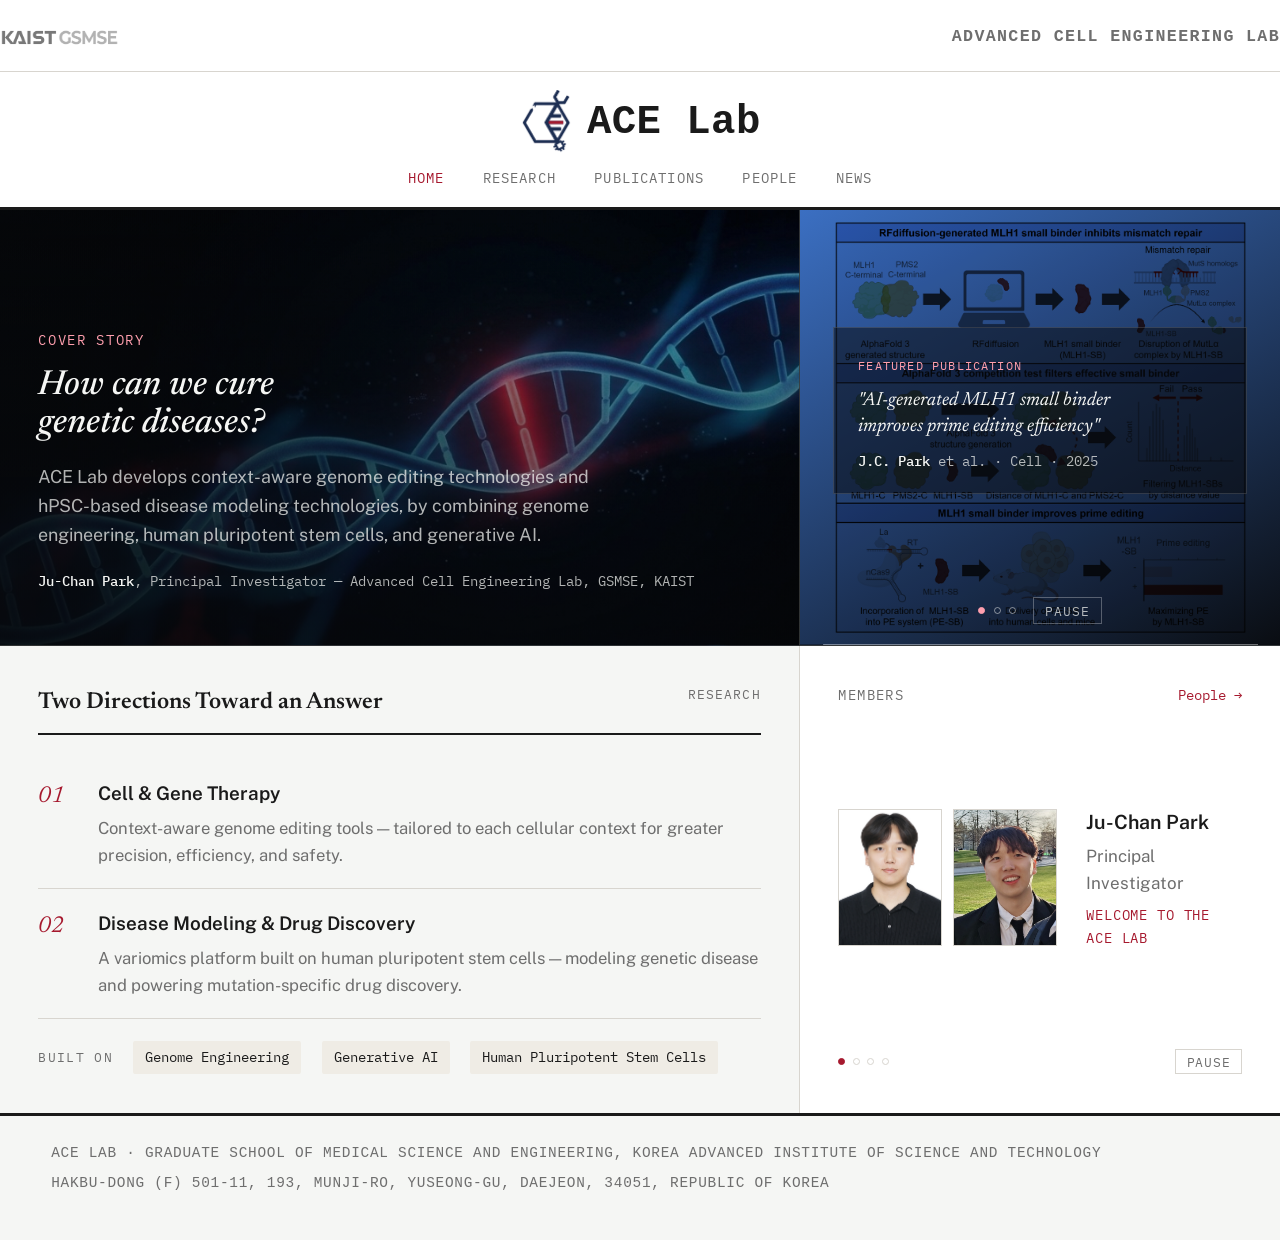
==== index.html @ 6fcf8836 "Fix PI title, Research kicker, figure padding, footer address, contact email - Associate Professor -" ====
<!DOCTYPE html>
<html lang="en">
<head>
<meta charset="UTF-8">
<meta name="viewport" content="width=device-width, initial-scale=1.0">
<title>ACE Lab — Advanced Cell Engineering Lab, KAIST</title>
<meta name="description" content="ACE Lab (Advanced Cell Engineering Lab) at KAIST GSMSE develops context-aware genome editing and hPSC-based disease modeling technologies.">
<link rel="icon" type="image/png" href="assets/images/favicon.png">
<meta property="og:type" content="website">
<meta property="og:url" content="https://juchanpark.github.io/ACE-Lab-Website/">
<meta property="og:title" content="ACE Lab — Advanced Cell Engineering Lab, KAIST">
<meta property="og:description" content="ACE Lab (Advanced Cell Engineering Lab) at KAIST GSMSE develops context-aware genome editing and hPSC-based disease modeling technologies.">
<meta property="og:image" content="https://juchanpark.github.io/ACE-Lab-Website/assets/images/og-image.png">
<meta property="og:image:width" content="1200">
<meta property="og:image:height" content="630">
<meta name="twitter:card" content="summary_large_image">
<meta name="twitter:title" content="ACE Lab — Advanced Cell Engineering Lab, KAIST">
<meta name="twitter:description" content="ACE Lab (Advanced Cell Engineering Lab) at KAIST GSMSE develops context-aware genome editing and hPSC-based disease modeling technologies.">
<meta name="twitter:image" content="https://juchanpark.github.io/ACE-Lab-Website/assets/images/og-image.png">
<link rel="preconnect" href="https://fonts.googleapis.com">
<link rel="preconnect" href="https://fonts.gstatic.com" crossorigin>
<link href="https://fonts.googleapis.com/css2?family=Newsreader:ital,wght@0,400;0,500;0,600;0,700;1,400;1,500&family=Public+Sans:wght@400;500;600&family=IBM+Plex+Mono:wght@400;500&display=swap" rel="stylesheet">
<link rel="stylesheet" href="assets/css/site.css">
<style>
  /* ---- Home grid: 4 quadrants, 5:3 columns ---- */
  .home-grid {
    display: grid;
    grid-template-columns: 5fr 3fr;
    grid-template-areas:
      "cover pubs"
      "toc members";
  }
  @media (max-width: 860px) {
    .home-grid {
      grid-template-columns: 1fr;
      grid-template-areas: "cover" "pubs" "toc" "members";
    }
  }

  .quad { position: relative; overflow: hidden; padding: clamp(1.5rem, 3vw, 2.3rem); }

  /* Cover Story quadrant */
  .q-cover {
    grid-area: cover;
    min-height: clamp(380px, 34vw, 560px);
    display: flex;
    align-items: flex-end;
    border-right: 1px solid var(--on-image-rule);
    border-bottom: 1px solid var(--on-image-rule);
    background-image:
      linear-gradient(180deg, rgba(6, 8, 11, 0.15) 0%, rgba(6, 8, 11, 0.55) 70%, rgba(6, 8, 11, 0.72) 100%),
      linear-gradient(90deg, rgba(6, 8, 11, 0.82) 0%, rgba(6, 8, 11, 0.35) 45%, rgba(6, 8, 11, 0.05) 75%),
      url("assets/images/cover-story-bg.jpg");
    background-size: cover;
    background-position: center;
  }
  .cover-hero-inner { position: relative; z-index: 1; color: var(--on-image-ink); }
  .q-cover .kicker {
    font-family: var(--font-mono);
    font-size: 0.74rem;
    text-transform: uppercase;
    letter-spacing: 0.12em;
    color: #ff9fae;
    margin: 0 0 0.9rem;
  }
  .q-cover h1 {
    font-family: var(--font-display);
    font-style: italic;
    font-weight: 500;
    font-size: clamp(1.7rem, 2.7vw, 2.9rem);
    line-height: 1.08;
    margin: 0 0 1.1rem;
    max-width: 17ch;
    text-wrap: balance;
  }
  .q-cover .dek {
    font-size: 0.97rem;
    color: var(--on-image-muted);
    max-width: 32rem;
    margin: 0 0 1.1rem;
  }
  .q-cover .byline {
    font-family: var(--font-mono);
    font-size: 0.76rem;
    color: var(--on-image-muted);
  }
  .q-cover .byline strong { color: var(--on-image-ink); font-weight: 500; }

  /* Featured Publication quadrant */
  .q-pubs {
    grid-area: pubs;
    min-height: clamp(380px, 34vw, 560px);
    background: var(--story-dark);
    border-bottom: 1px solid var(--on-image-rule);
    padding: 0;
  }
  .pub-slides { position: absolute; inset: 0; }
  .pub-slide {
    position: absolute;
    inset: 0;
    display: flex;
    align-items: center;
    opacity: 0;
    visibility: hidden;
    transition: opacity 0.9s ease;
    background-blend-mode: multiply;
    background-size: contain, cover;
    background-repeat: no-repeat;
    background-position: center;
    padding: clamp(1.4rem, 2.6vw, 2rem);
    padding-bottom: 3.6rem;
  }
  .pub-slide.is-active { opacity: 1; visibility: visible; }
  @media (prefers-reduced-motion: reduce) {
    .pub-slide { transition: none; }
  }
  .pub-card {
    position: relative;
    max-width: 100%;
    background: rgba(9, 11, 15, 0.5);
    border: 1px solid rgba(255, 255, 255, 0.14);
    padding: 1.1rem 1.3rem;
  }
  .pub-card .tag {
    display: inline-block;
    font-family: var(--font-mono);
    font-size: 0.64rem;
    letter-spacing: 0.1em;
    text-transform: uppercase;
    color: #ff9fae;
    margin-bottom: 0.7rem;
  }
  .pub-card .pub-title {
    font-family: var(--font-display);
    font-style: italic;
    font-size: clamp(0.98rem, 1.5vw, 1.3rem);
    line-height: 1.32;
    color: var(--on-image-ink);
    margin: 0 0 0.65rem;
    text-wrap: balance;
  }
  .pub-card .pub-meta {
    font-family: var(--font-mono);
    font-size: 0.74rem;
    color: var(--on-image-muted);
    margin: 0;
  }
  .pub-card .pub-meta b { color: var(--on-image-ink); font-weight: 500; }

  .fp-controls {
    position: absolute;
    left: 0;
    right: 0;
    bottom: 0;
    z-index: 2;
    display: flex;
    align-items: center;
    justify-content: center;
    gap: 0.9rem;
    padding: 0.9rem 0 1.1rem;
  }
  .pub-dots { display: flex; gap: 0.45rem; }
  .dot {
    width: 7px;
    height: 7px;
    border-radius: 50%;
    border: 1px solid rgba(245, 246, 244, 0.5);
    background: transparent;
    padding: 0;
    cursor: pointer;
  }
  .dot.is-active { background: #ff9fae; border-color: #ff9fae; }
  .fp-pause {
    font-family: var(--font-mono);
    font-size: 0.68rem;
    letter-spacing: 0.08em;
    text-transform: uppercase;
    color: var(--on-image-muted);
    background: transparent;
    border: 1px solid rgba(245, 246, 244, 0.3);
    padding: 0.25rem 0.6rem;
    cursor: pointer;
  }
  .fp-pause:hover { color: var(--on-image-ink); border-color: rgba(245, 246, 244, 0.6); }

  /* In this issue quadrant */
  .q-toc {
    grid-area: toc;
    background: var(--bg);
    border-right: 1px solid var(--rule-soft);
  }
  .q-toc .head {
    display: flex;
    justify-content: space-between;
    align-items: flex-start;
    gap: 1rem;
    border-bottom: 2px solid var(--rule);
    padding-bottom: 0.65rem;
    margin-bottom: 1.3rem;
  }
  .q-toc .issue { white-space: nowrap; }
  .q-toc h2 {
    font-family: var(--font-display);
    font-weight: 600;
    font-size: clamp(1.25rem, 1.8vw, 1.6rem);
    margin: 0;
  }
  .q-toc .issue {
    font-family: var(--font-mono);
    font-size: 0.72rem;
    color: var(--ink-muted);
    text-transform: uppercase;
    letter-spacing: 0.08em;
  }
  .toc-item {
    display: grid;
    grid-template-columns: 2.2rem 1fr;
    gap: 1rem;
    padding: 1.05rem 0;
    border-bottom: 1px solid var(--rule-soft);
  }
  .toc-item:last-of-type { border-bottom: none; }
  .toc-item .n {
    font-family: var(--font-display);
    font-style: italic;
    font-size: 1.25rem;
    color: var(--accent);
  }
  .toc-item h3 {
    font-family: var(--font-body);
    font-weight: 600;
    font-size: 1.02rem;
    margin: 0 0 0.35rem;
  }
  .toc-item p {
    margin: 0;
    color: var(--ink-muted);
    font-size: 0.9rem;
  }

  .foundations {
    padding-top: 1.2rem;
    display: flex;
    flex-wrap: wrap;
    align-items: center;
    gap: 0.7rem 1.1rem;
  }
  .foundations .label {
    font-family: var(--font-mono);
    font-size: 0.72rem;
    text-transform: uppercase;
    letter-spacing: 0.1em;
    color: var(--ink-muted);
  }
  .tag-pill {
    font-family: var(--font-mono);
    font-size: 0.76rem;
    background: var(--tag-bg);
    padding: 0.3rem 0.65rem;
    border-radius: 2px;
  }

  /* Members quadrant */
  .q-members {
    grid-area: members;
    background: var(--bg-raised);
    display: flex;
    flex-direction: column;
  }
  .mw-head {
    display: flex;
    justify-content: space-between;
    align-items: baseline;
    margin-bottom: 1.3rem;
    flex: none;
  }
  .mw-label {
    font-family: var(--font-mono);
    font-size: 0.76rem;
    text-transform: uppercase;
    letter-spacing: 0.1em;
    color: var(--ink-muted);
  }
  .mw-link {
    font-family: var(--font-mono);
    font-size: 0.76rem;
    text-decoration: none;
    color: var(--accent);
  }
  .mw-slides {
    position: relative;
    flex: 1;
    min-height: 10.5rem;
  }
  .mw-slide {
    position: absolute;
    inset: 0;
    display: flex;
    align-items: center;
    gap: 1.6rem;
    opacity: 0;
    visibility: hidden;
    transition: opacity 0.7s ease;
  }
  .mw-slide.is-active { opacity: 1; visibility: visible; }
  @media (prefers-reduced-motion: reduce) {
    .mw-slide { transition: none; }
  }
  .mw-avatars { display: flex; gap: 0.6rem; flex: none; }
  .mw-rect {
    width: 5.6rem;
    height: 7.4rem;
    background-size: cover;
    background-position: center;
    border: 1px solid var(--rule-soft);
  }
  .mw-rect--open {
    display: flex;
    align-items: center;
    justify-content: center;
    border: 1.5px dashed var(--accent);
    color: var(--accent);
    font-family: var(--font-display);
    font-size: 2.1rem;
    background: transparent;
  }
  .mw-name {
    font-weight: 600;
    font-size: 1.06rem;
    margin: 0 0 0.3rem;
  }
  .mw-role {
    font-size: 0.92rem;
    color: var(--ink-muted);
    margin: 0 0 0.35rem;
  }
  .mw-joined {
    font-family: var(--font-mono);
    font-size: 0.76rem;
    text-transform: uppercase;
    letter-spacing: 0.06em;
    color: var(--accent);
    margin: 0;
  }
  .mw-controls {
    display: flex;
    align-items: center;
    justify-content: space-between;
    margin-top: 1.3rem;
    flex: none;
  }
  .mw-dots { display: flex; gap: 0.4rem; }
  .mw-dots .dot { border-color: var(--rule-soft); }
  .mw-dots .dot.is-active { background: var(--accent); border-color: var(--accent); }
  .mw-pause {
    font-family: var(--font-mono);
    font-size: 0.68rem;
    letter-spacing: 0.06em;
    text-transform: uppercase;
    color: var(--ink-muted);
    background: transparent;
    border: 1px solid var(--rule-soft);
    padding: 0.2rem 0.55rem;
    cursor: pointer;
  }
  .mw-pause:hover { color: var(--ink); }

  @media (max-width: 860px) {
    .q-cover, .q-toc { border-right: none; }
    .q-cover { border-bottom: 1px solid var(--on-image-rule); }
    .q-pubs { border-bottom: 1px solid var(--on-image-rule); }
    .q-toc { border-bottom: 1px solid var(--rule-soft); }
  }
</style>
</head>
<body>

<header class="masthead">
  <div class="wrap top">
    <a class="gsmse-logo-link" href="https://gsmse.kaist.ac.kr/" target="_blank" rel="noopener noreferrer" aria-label="KAIST Graduate School of Medical Science and Engineering (opens in new tab)">
      <img src="assets/images/gsmse-logo.png" alt="KAIST GSMSE">
    </a>
    <span class="date">Advanced Cell Engineering Lab</span>
  </div>
  <div class="wrap">
    <a class="brand-row" href="index.html">
      <img class="lab-logo-mark lab-logo-mark--light" src="assets/images/ace-lab-logo-light.png" alt="">
      <img class="lab-logo-mark lab-logo-mark--dark" src="assets/images/ace-lab-logo-dark.png" alt="">
      <span class="wordmark">ACE Lab</span>
    </a>
  </div>
  <ul class="nav-row">
    <li><a href="index.html" class="is-active">Home</a></li>
    <li><a href="research.html">Research</a></li>
    <li><a href="publications.html">Publications</a></li>
    <li><a href="people.html">People</a></li>
    <li><a href="news.html">News</a></li>
  </ul>
</header>

<main class="home-grid">

  <section class="quad q-cover">
    <div class="cover-hero-inner">
      <p class="kicker">Cover Story</p>
      <h1>How can we cure genetic diseases?</h1>
      <p class="dek">ACE Lab develops context-aware genome editing technologies and hPSC-based disease modeling technologies, by combining genome engineering, human pluripotent stem cells, and generative AI.</p>
      <p class="byline"><strong>Ju-Chan Park</strong>, Principal Investigator — Advanced Cell Engineering Lab, GSMSE, KAIST</p>
    </div>
  </section>

  <section class="quad q-pubs" aria-label="Featured publications">
    <div class="pub-slides">
      <div class="pub-slide is-active" style="background-image: url('assets/images/pub-cell-2025-abstract.png'), linear-gradient(150deg, rgba(59, 111, 194, 1), rgba(10, 13, 18, 1));">
        <div class="pub-card">
          <span class="tag">Featured Publication</span>
          <p class="pub-title">"AI-generated MLH1 small binder improves prime editing efficiency"</p>
          <p class="pub-meta"><b>J.C. Park</b> et al. · Cell · 2025</p>
        </div>
      </div>
      <div class="pub-slide" style="background-image: url('assets/images/pub-natcomm-2024-abstract.png'), linear-gradient(150deg, rgba(59, 111, 194, 1), rgba(10, 13, 18, 1));">
        <div class="pub-card">
          <span class="tag">Featured Publication</span>
          <p class="pub-title">"Enhancing Genome Editing in hPSCs through Dual Inhibition of DNA Damage Response and Repair Pathways"</p>
          <p class="pub-meta"><b>J.C. Park</b> et al. · Nature Communications · 2024</p>
        </div>
      </div>
      <div class="pub-slide" style="background-image: url('assets/images/pub-biomaterials-2022-abstract.png'), linear-gradient(150deg, rgba(59, 111, 194, 1), rgba(10, 13, 18, 1));">
        <div class="pub-card">
          <span class="tag">Featured Publication</span>
          <p class="pub-title">"Multiple isogenic GNE-myopathy modeling with mutation specific phenotypes from human pluripotent stem cells by base editors"</p>
          <p class="pub-meta"><b>J.C. Park</b> et al. · Biomaterials · 2022</p>
        </div>
      </div>
    </div>
    <div class="fp-controls">
      <div class="pub-dots" role="tablist" aria-label="Select featured publication">
        <button class="dot is-active" type="button" data-index="0" aria-label="Publication 1" aria-selected="true" role="tab"></button>
        <button class="dot" type="button" data-index="1" aria-label="Publication 2" aria-selected="false" role="tab"></button>
        <button class="dot" type="button" data-index="2" aria-label="Publication 3" aria-selected="false" role="tab"></button>
      </div>
      <button class="fp-pause" type="button" data-state="playing">Pause</button>
    </div>
  </section>

  <section class="quad q-toc">
    <div class="head">
      <h2>Two Directions Toward an Answer</h2>
      <span class="issue">Research</span>
    </div>
    <div class="toc-item">
      <span class="n">01</span>
      <div>
        <h3>Cell &amp; Gene Therapy</h3>
        <p>Context-aware genome editing tools — tailored to each cellular context for greater precision, efficiency, and safety.</p>
      </div>
    </div>
    <div class="toc-item">
      <span class="n">02</span>
      <div>
        <h3>Disease Modeling &amp; Drug Discovery</h3>
        <p>A variomics platform built on human pluripotent stem cells — modeling genetic disease and powering mutation-specific drug discovery.</p>
      </div>
    </div>
    <div class="foundations">
      <span class="label">Built on</span>
      <span class="tag-pill">Genome Engineering</span>
      <span class="tag-pill">Generative AI</span>
      <span class="tag-pill">Human Pluripotent Stem Cells</span>
    </div>
  </section>

  <section class="quad q-members" aria-label="Recent lab members">
    <div class="mw-head">
      <span class="mw-label">Members</span>
      <a class="mw-link" href="people.html">People →</a>
    </div>
    <div class="mw-slides">
      <div class="mw-slide is-active">
        <div class="mw-avatars">
          <span class="mw-rect" style="background-image:url('assets/images/pi-photo-formal.jpg')"></span>
          <span class="mw-rect" style="background-image:url('assets/images/pi-photo-candid.jpg')"></span>
        </div>
        <div>
          <p class="mw-name">Ju-Chan Park</p>
          <p class="mw-role">Principal Investigator</p>
          <p class="mw-joined">Welcome to the ACE Lab</p>
        </div>
      </div>
      <div class="mw-slide">
        <div class="mw-avatars">
          <span class="mw-rect mw-rect--open">+</span>
          <span class="mw-rect mw-rect--open">+</span>
        </div>
        <div>
          <p class="mw-name">Position Open</p>
          <p class="mw-role">M.S.&ndash;Ph.D. Course</p>
          <p class="mw-joined">Recruiting</p>
        </div>
      </div>
      <div class="mw-slide">
        <div class="mw-avatars">
          <span class="mw-rect mw-rect--open">+</span>
          <span class="mw-rect mw-rect--open">+</span>
        </div>
        <div>
          <p class="mw-name">Position Open</p>
          <p class="mw-role">M.S.&ndash;Ph.D. Course</p>
          <p class="mw-joined">Recruiting</p>
        </div>
      </div>
      <div class="mw-slide">
        <div class="mw-avatars">
          <span class="mw-rect mw-rect--open">+</span>
          <span class="mw-rect mw-rect--open">+</span>
        </div>
        <div>
          <p class="mw-name">Position Open</p>
          <p class="mw-role">Undergraduate Intern</p>
          <p class="mw-joined">Recruiting</p>
        </div>
      </div>
    </div>
    <div class="mw-controls">
      <div class="mw-dots">
        <button class="dot is-active" type="button" data-index="0" aria-label="Member 1"></button>
        <button class="dot" type="button" data-index="1" aria-label="Member 2"></button>
        <button class="dot" type="button" data-index="2" aria-label="Member 3"></button>
        <button class="dot" type="button" data-index="3" aria-label="Member 4"></button>
      </div>
      <button class="mw-pause" type="button" data-state="playing">Pause</button>
    </div>
  </section>

</main>

<footer>
  <div class="wrap">
    <p>ACE Lab · Graduate School of Medical Science and Engineering, Korea Advanced Institute of Science and Technology</p>
    <p>Hakbu-dong (F) 501-11, 193, Munji-ro, Yuseong-gu, Daejeon, 34051, Republic of Korea</p>
  </div>
</footer>

<script>
  (function () {
    var reduced = window.matchMedia("(prefers-reduced-motion: reduce)").matches;

    function carousel(root, slideSel, dotSel, pauseSel, interval) {
      var slides = root.querySelectorAll(slideSel);
      var dots = root.querySelectorAll(dotSel);
      var pauseBtn = root.querySelector(pauseSel);
      var index = 0, timer = null, playing = !reduced;

      function show(i) {
        index = (i + slides.length) % slides.length;
        slides.forEach(function (s, idx) { s.classList.toggle("is-active", idx === index); });
        dots.forEach(function (d, idx) {
          d.classList.toggle("is-active", idx === index);
          if (d.hasAttribute("aria-selected")) d.setAttribute("aria-selected", idx === index ? "true" : "false");
        });
      }

      function start() {
        if (timer || slides.length < 2) return;
        timer = setInterval(function () { show(index + 1); }, interval);
      }
      function stop() {
        clearInterval(timer);
        timer = null;
      }

      dots.forEach(function (d, idx) {
        d.addEventListener("click", function () {
          show(idx);
          stop();
          if (playing) start();
        });
      });

      if (pauseBtn) {
        pauseBtn.addEventListener("click", function () {
          playing = !playing;
          pauseBtn.textContent = playing ? "Pause" : "Play";
          pauseBtn.dataset.state = playing ? "playing" : "paused";
          if (playing) start(); else stop();
        });
      }

      root.addEventListener("mouseenter", stop);
      root.addEventListener("mouseleave", function () { if (playing) start(); });
      root.addEventListener("focusin", stop);
      root.addEventListener("focusout", function () { if (playing) start(); });

      show(0);
      if (playing) start();
      if (reduced && pauseBtn) { pauseBtn.textContent = "Play"; pauseBtn.dataset.state = "paused"; }
    }

    carousel(document.querySelector(".q-pubs"), ".pub-slide", ".pub-dots .dot", ".fp-pause", 5000);
    carousel(document.querySelector(".q-members"), ".mw-slide", ".mw-dots .dot", ".mw-pause", 4500);
  })();
</script>
</body>
</html>
---- assets/css/site.css ----
/* ACE Lab — shared site styles (tokens, masthead, footer) */

:root {
  --bg: #f5f6f4;
  --bg-raised: #ffffff;
  --ink: #1a1a1a;
  --ink-muted: #6e6e6e;
  --accent: #a6192e;
  --accent-ink: #ffffff;
  --rule: #1a1a1a;
  --rule-soft: #d8d5cf;
  --tag-bg: #efece5;
  --story-dark: #0a0d12;
  --on-image-ink: #f5f6f4;
  --on-image-muted: rgba(245, 246, 244, 0.72);
  --on-image-rule: rgba(245, 246, 244, 0.18);
  --font-display: "Newsreader", "Iowan Old Style", "Georgia", serif;
  --font-body: "Public Sans", "Segoe UI", sans-serif;
  --font-mono: "IBM Plex Mono", "Consolas", monospace;
}

@media (prefers-color-scheme: dark) {
  :root:not([data-theme="light"]) {
    --bg: #17181a;
    --bg-raised: #1f2123;
    --ink: #ecebe7;
    --ink-muted: #9a968e;
    --accent: #d9788a;
    --accent-ink: #17181a;
    --rule: #3a3b3d;
    --rule-soft: #2c2d2f;
    --tag-bg: #232527;
  }
}

:root[data-theme="dark"] {
  --bg: #17181a;
  --bg-raised: #1f2123;
  --ink: #ecebe7;
  --ink-muted: #9a968e;
  --accent: #d9788a;
  --accent-ink: #17181a;
  --rule: #3a3b3d;
  --rule-soft: #2c2d2f;
  --tag-bg: #232527;
}

* { box-sizing: border-box; }

html { font-size: 18.5px; }

body {
  margin: 0;
  background: var(--bg);
  color: var(--ink);
  font-family: var(--font-body);
  font-size: 1rem;
  line-height: 1.6;
  -webkit-font-smoothing: antialiased;
}

a { color: inherit; }
a:focus-visible, button:focus-visible { outline: 2px solid var(--accent); outline-offset: 3px; }
img { max-width: 100%; }

.wrap { max-width: 74rem; margin: 0 auto; padding: 0 clamp(1.25rem, 4vw, 3rem); }

/* ---- Masthead nav (every page) ---- */
.masthead { border-bottom: 3px solid var(--rule); position: relative; z-index: 5; background: var(--bg-raised); }
.masthead .top {
  display: flex;
  justify-content: space-between;
  align-items: center;
  gap: 0.75rem 1.5rem;
  padding: 1.3rem 0 1.1rem;
  border-bottom: 1px solid var(--rule-soft);
}
.masthead .top .date {
  font-family: "Courier New", Courier, monospace;
  font-size: 0.9rem;
  font-weight: 700;
  letter-spacing: 0.08em;
  text-transform: uppercase;
  color: var(--ink-muted);
  text-align: right;
}
@media (max-width: 560px) {
  .masthead .top {
    flex-direction: column;
    align-items: flex-start;
  }
  .masthead .top .date { text-align: left; }
}
.gsmse-logo-link {
  display: inline-flex;
  align-items: center;
  line-height: 0;
}
.gsmse-logo-link img {
  display: block;
  height: 0.95rem;
  width: auto;
  filter: grayscale(1) opacity(0.7);
  transition: filter 0.15s ease;
}
.gsmse-logo-link:hover img,
.gsmse-logo-link:focus-visible img {
  filter: grayscale(0.3) opacity(0.9);
}
@media (prefers-color-scheme: dark) {
  :root:not([data-theme="light"]) .gsmse-logo-link img { filter: grayscale(1) invert(1) opacity(0.72); }
  :root:not([data-theme="light"]) .gsmse-logo-link:hover img,
  :root:not([data-theme="light"]) .gsmse-logo-link:focus-visible img { filter: grayscale(0.3) invert(1) opacity(0.92); }
}
:root[data-theme="dark"] .gsmse-logo-link img { filter: grayscale(1) invert(1) opacity(0.72); }
:root[data-theme="dark"] .gsmse-logo-link:hover img,
:root[data-theme="dark"] .gsmse-logo-link:focus-visible img { filter: grayscale(0.3) invert(1) opacity(0.92); }
.brand-row {
  display: flex;
  align-items: flex-end;
  justify-content: center;
  gap: 0.75rem;
  padding: 0.9rem 0 0.2rem;
  text-decoration: none;
}
.lab-logo-mark {
  height: 3.47rem;
  width: auto;
  display: block;
  margin-bottom: -0.55rem;
}
.lab-logo-mark--dark { display: none; }
@media (prefers-color-scheme: dark) {
  :root:not([data-theme="light"]) .lab-logo-mark--light { display: none; }
  :root:not([data-theme="light"]) .lab-logo-mark--dark { display: block; }
}
:root[data-theme="dark"] .lab-logo-mark--light { display: none; }
:root[data-theme="dark"] .lab-logo-mark--dark { display: block; }
.wordmark {
  font-family: "Courier New", Courier, monospace;
  font-weight: 700;
  font-size: 2.2rem;
  line-height: 1;
  letter-spacing: 0.01em;
  text-decoration: none;
  text-align: center;
}
.nav-row {
  display: flex;
  justify-content: center;
  gap: clamp(1.2rem, 3vw, 2.4rem);
  padding: 0.85rem clamp(1.25rem, 4vw, 3rem);
  list-style: none;
  margin: 0;
  overflow-x: auto;
  -webkit-overflow-scrolling: touch;
  scrollbar-width: none;
}
.nav-row::-webkit-scrollbar { display: none; }
.nav-row li { flex: none; }
.nav-row a {
  text-decoration: none;
  font-family: var(--font-mono);
  font-size: 0.78rem;
  letter-spacing: 0.08em;
  text-transform: uppercase;
  color: var(--ink-muted);
  white-space: nowrap;
}
.nav-row a.is-active { color: var(--accent); }
.nav-row a:hover { color: var(--ink); }
@media (max-width: 640px) {
  .nav-row { justify-content: flex-start; }
}

/* ---- Footer (every page) ---- */
footer {
  border-top: 3px solid var(--rule);
  padding: 1.4rem 0 2.4rem;
  font-family: "Courier New", Courier, monospace;
  font-size: 0.78rem;
  color: var(--ink-muted);
  text-transform: uppercase;
  letter-spacing: 0.05em;
}
footer p { margin: 0; }
footer p + p { margin-top: 0.4rem; }
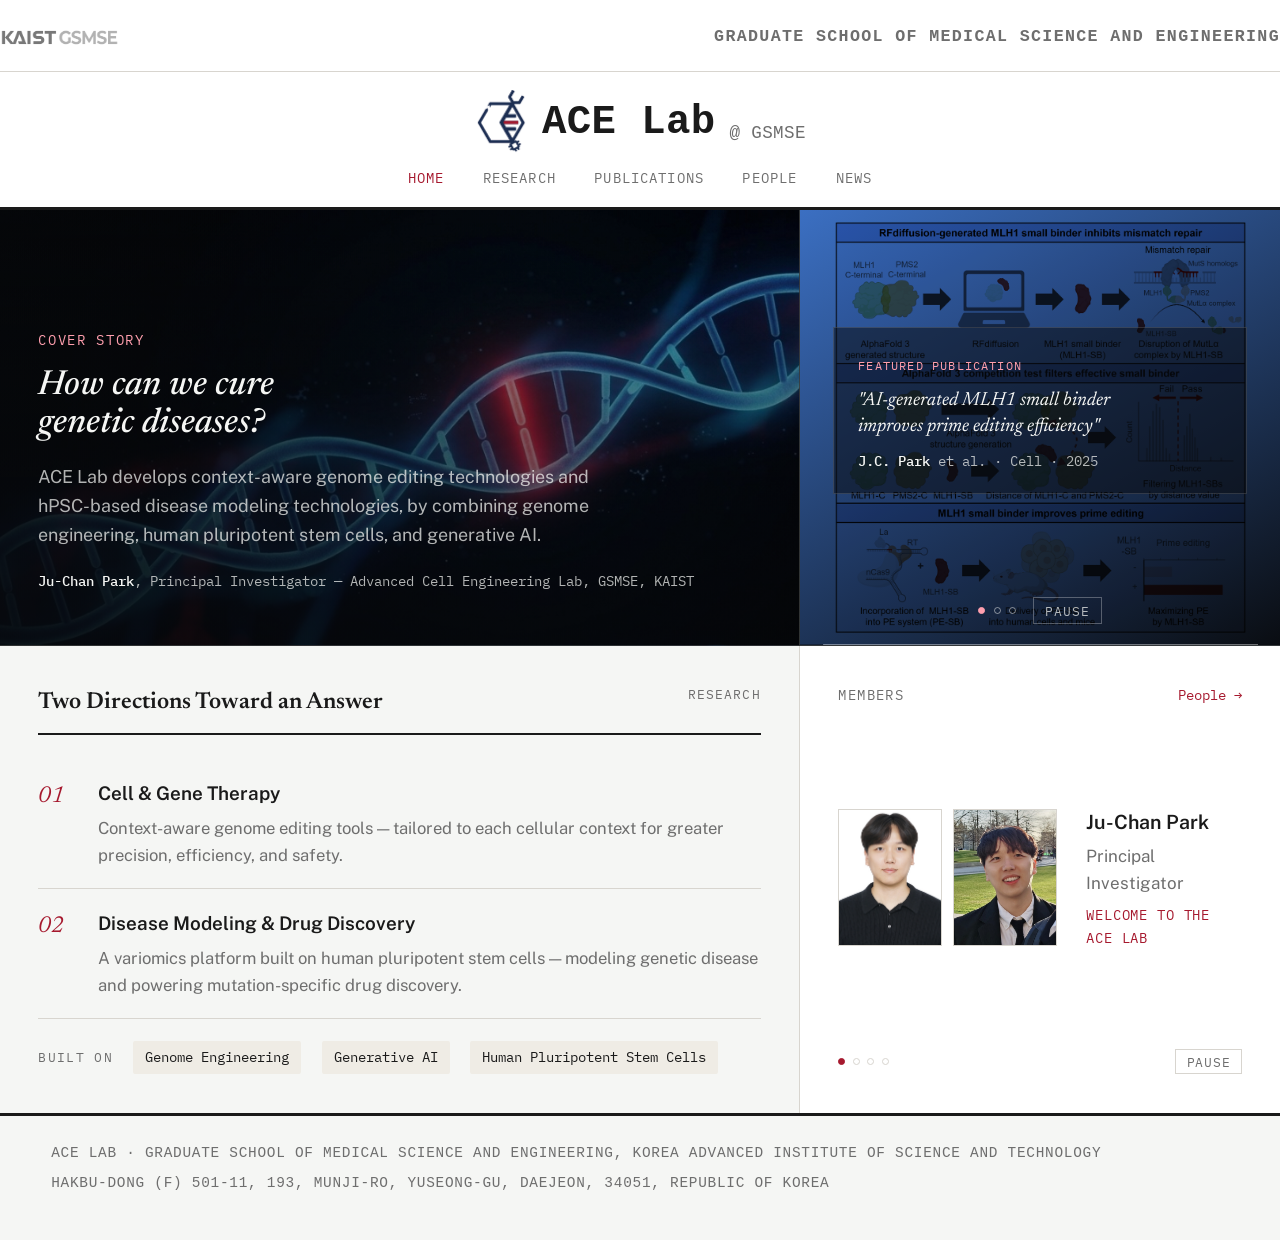
==== commit 7dcf3741: "Masthead: stop repeating "ACE Lab", differentiate the two header lines - Top bar now spells out GSMS" ====
--- a/index.html
+++ b/index.html
@@ -380,13 +380,14 @@
     <a class="gsmse-logo-link" href="https://gsmse.kaist.ac.kr/" target="_blank" rel="noopener noreferrer" aria-label="KAIST Graduate School of Medical Science and Engineering (opens in new tab)">
       <img src="assets/images/gsmse-logo.png" alt="KAIST GSMSE">
     </a>
-    <span class="date">Advanced Cell Engineering Lab</span>
+    <span class="date">Graduate School of Medical Science and Engineering</span>
   </div>
   <div class="wrap">
     <a class="brand-row" href="index.html">
       <img class="lab-logo-mark lab-logo-mark--light" src="assets/images/ace-lab-logo-light.png" alt="">
       <img class="lab-logo-mark lab-logo-mark--dark" src="assets/images/ace-lab-logo-dark.png" alt="">
       <span class="wordmark">ACE Lab</span>
+      <span class="wordmark-tag">@ GSMSE</span>
     </a>
   </div>
   <ul class="nav-row">
--- a/assets/css/site.css
+++ b/assets/css/site.css
@@ -145,6 +145,14 @@
   text-decoration: none;
   text-align: center;
 }
+.wordmark-tag {
+  font-family: "Courier New", Courier, monospace;
+  font-weight: 500;
+  font-size: 0.95rem;
+  line-height: 1;
+  letter-spacing: 0.02em;
+  color: var(--ink-muted);
+}
 .nav-row {
   display: flex;
   justify-content: center;
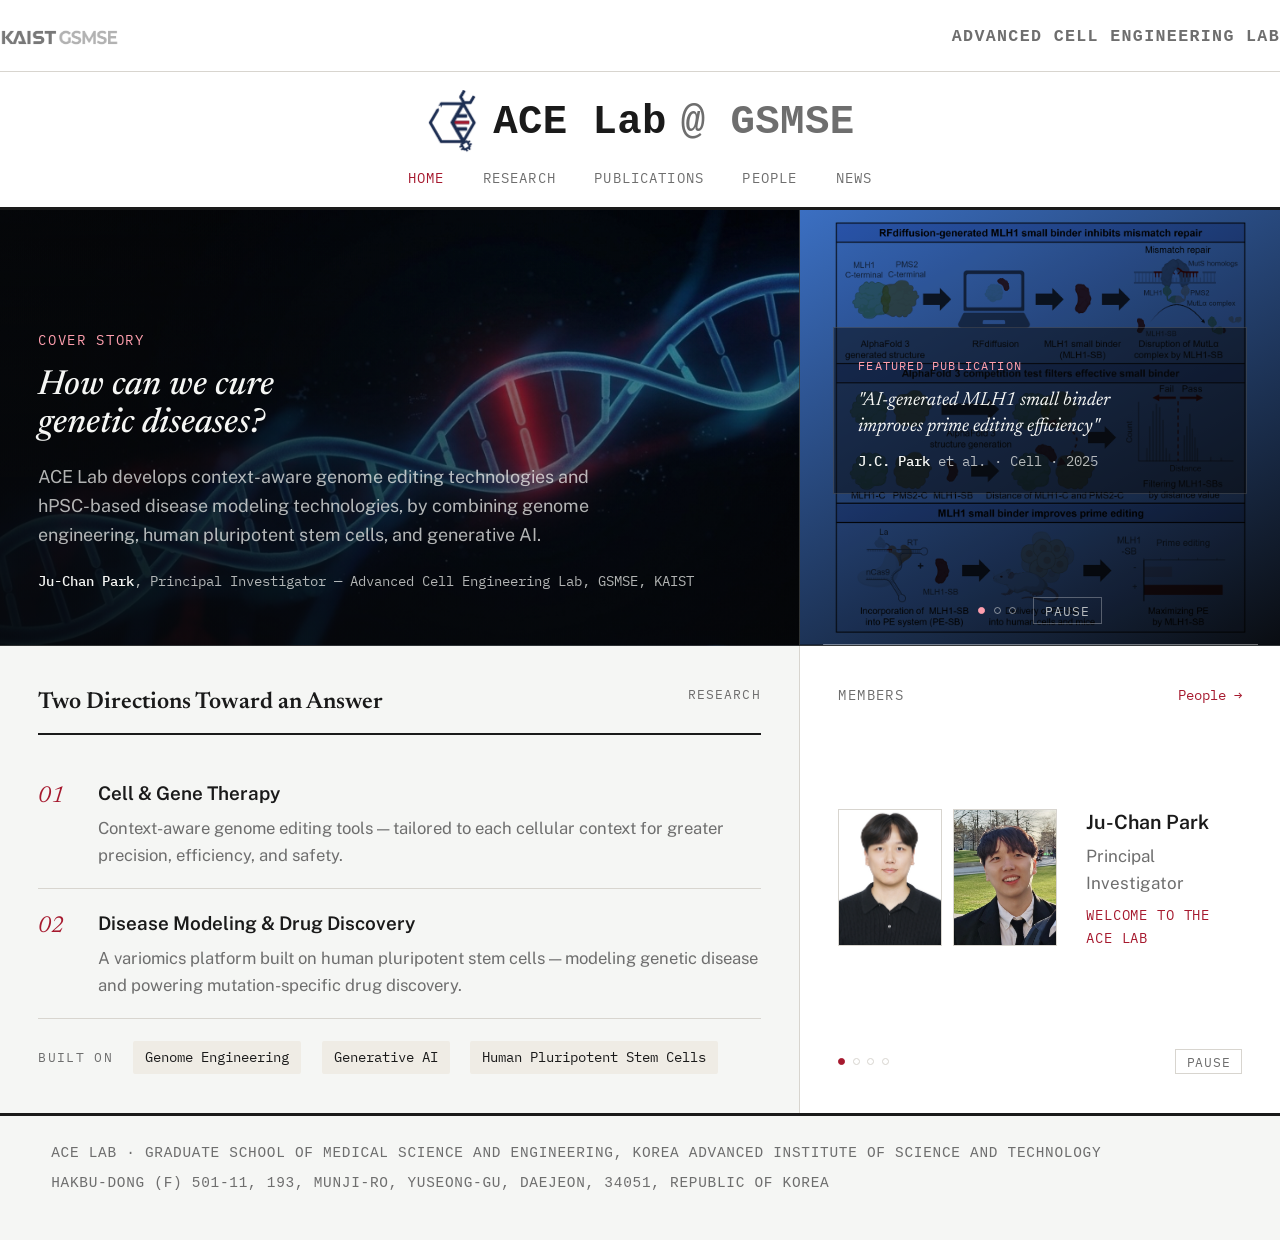
==== commit 3a34558d: "Revert top bar text, unify wordmark + @ GSMSE sizing - Top bar back to "Advanced Cell Engineering La" ====
--- a/index.html
+++ b/index.html
@@ -380,7 +380,7 @@
     <a class="gsmse-logo-link" href="https://gsmse.kaist.ac.kr/" target="_blank" rel="noopener noreferrer" aria-label="KAIST Graduate School of Medical Science and Engineering (opens in new tab)">
       <img src="assets/images/gsmse-logo.png" alt="KAIST GSMSE">
     </a>
-    <span class="date">Graduate School of Medical Science and Engineering</span>
+    <span class="date">Advanced Cell Engineering Lab</span>
   </div>
   <div class="wrap">
     <a class="brand-row" href="index.html">
--- a/assets/css/site.css
+++ b/assets/css/site.css
@@ -147,10 +147,10 @@
 }
 .wordmark-tag {
   font-family: "Courier New", Courier, monospace;
-  font-weight: 500;
-  font-size: 0.95rem;
+  font-weight: 700;
+  font-size: 2.2rem;
   line-height: 1;
-  letter-spacing: 0.02em;
+  letter-spacing: 0.01em;
   color: var(--ink-muted);
 }
 .nav-row {
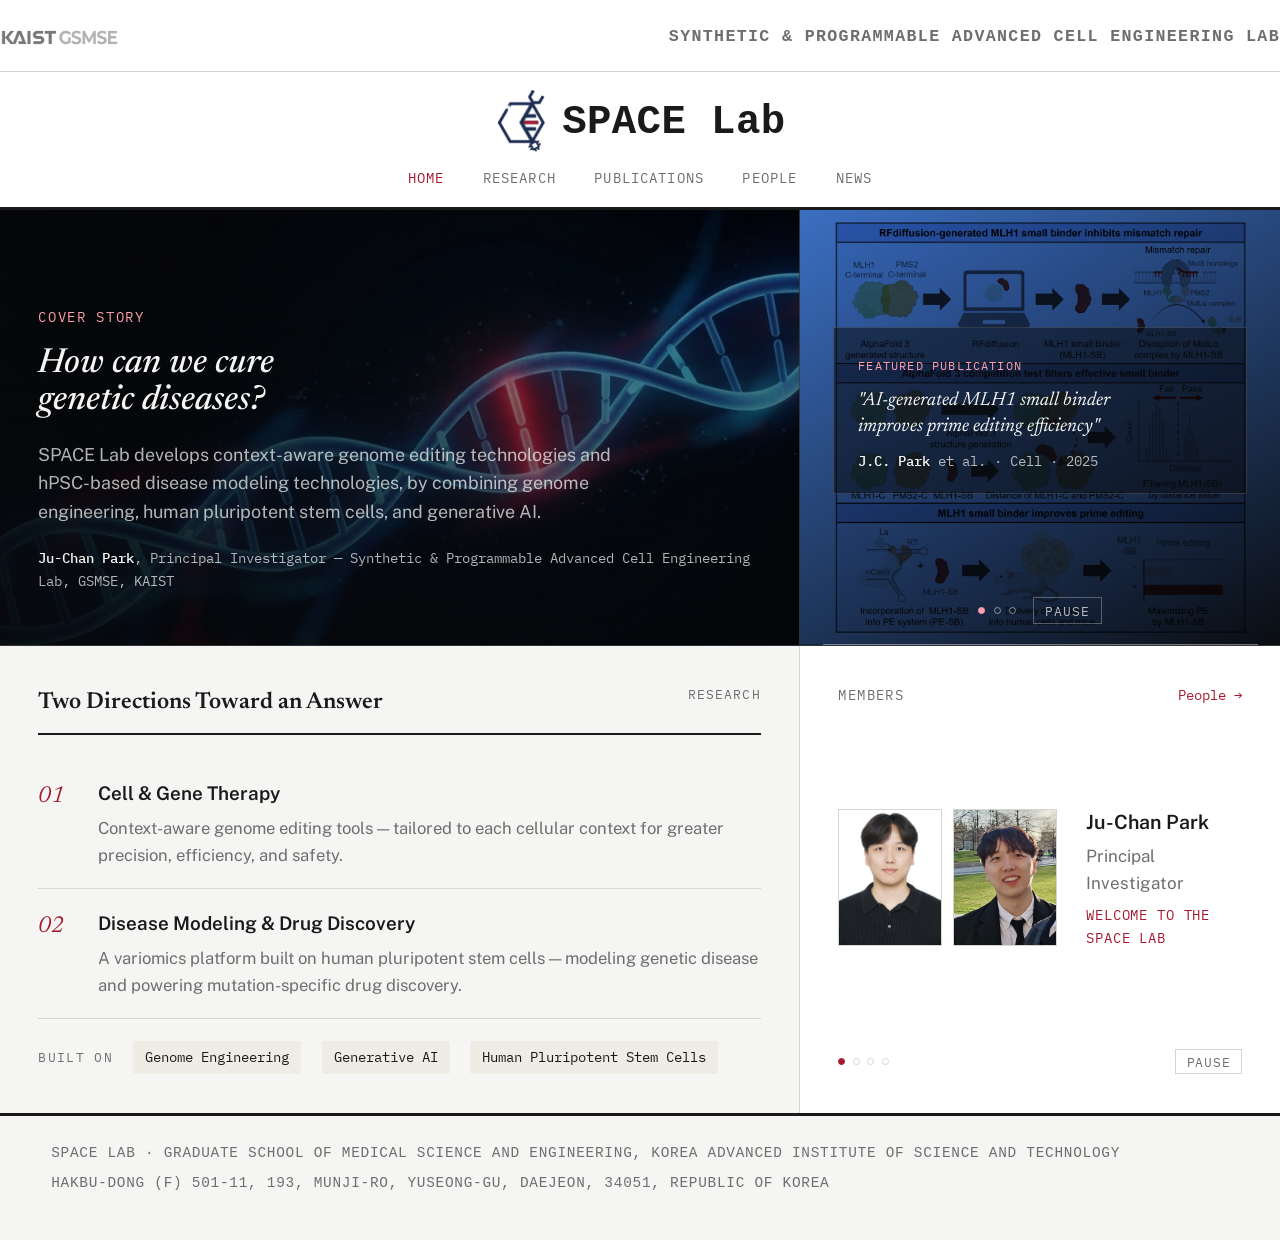
==== commit d6f7cb20: "Rename lab: ACE Lab -> SPACE Lab (Synthetic & Programmable Advanced Cell Engineering) Renamed to avo" ====
--- a/index.html
+++ b/index.html
@@ -3,20 +3,20 @@
 <head>
 <meta charset="UTF-8">
 <meta name="viewport" content="width=device-width, initial-scale=1.0">
-<title>ACE Lab — Advanced Cell Engineering Lab, KAIST</title>
-<meta name="description" content="ACE Lab (Advanced Cell Engineering Lab) at KAIST GSMSE develops context-aware genome editing and hPSC-based disease modeling technologies.">
+<title>SPACE Lab — Synthetic & Programmable Advanced Cell Engineering, KAIST</title>
+<meta name="description" content="SPACE Lab (Synthetic & Programmable Advanced Cell Engineering) at KAIST GSMSE develops context-aware genome editing and hPSC-based disease modeling technologies.">
 <link rel="icon" type="image/png" href="assets/images/favicon.png">
 <meta property="og:type" content="website">
-<meta property="og:url" content="https://juchanpark.github.io/ACE-Lab-Website/">
-<meta property="og:title" content="ACE Lab — Advanced Cell Engineering Lab, KAIST">
-<meta property="og:description" content="ACE Lab (Advanced Cell Engineering Lab) at KAIST GSMSE develops context-aware genome editing and hPSC-based disease modeling technologies.">
-<meta property="og:image" content="https://juchanpark.github.io/ACE-Lab-Website/assets/images/og-image.png">
+<meta property="og:url" content="https://juchanpark.github.io/acelab_at_gsmse/">
+<meta property="og:title" content="SPACE Lab — Synthetic & Programmable Advanced Cell Engineering, KAIST">
+<meta property="og:description" content="SPACE Lab (Synthetic & Programmable Advanced Cell Engineering) at KAIST GSMSE develops context-aware genome editing and hPSC-based disease modeling technologies.">
+<meta property="og:image" content="https://juchanpark.github.io/acelab_at_gsmse/assets/images/og-image.png">
 <meta property="og:image:width" content="1200">
 <meta property="og:image:height" content="630">
 <meta name="twitter:card" content="summary_large_image">
-<meta name="twitter:title" content="ACE Lab — Advanced Cell Engineering Lab, KAIST">
-<meta name="twitter:description" content="ACE Lab (Advanced Cell Engineering Lab) at KAIST GSMSE develops context-aware genome editing and hPSC-based disease modeling technologies.">
-<meta name="twitter:image" content="https://juchanpark.github.io/ACE-Lab-Website/assets/images/og-image.png">
+<meta name="twitter:title" content="SPACE Lab — Synthetic & Programmable Advanced Cell Engineering, KAIST">
+<meta name="twitter:description" content="SPACE Lab (Synthetic & Programmable Advanced Cell Engineering) at KAIST GSMSE develops context-aware genome editing and hPSC-based disease modeling technologies.">
+<meta name="twitter:image" content="https://juchanpark.github.io/acelab_at_gsmse/assets/images/og-image.png">
 <link rel="preconnect" href="https://fonts.googleapis.com">
 <link rel="preconnect" href="https://fonts.gstatic.com" crossorigin>
 <link href="https://fonts.googleapis.com/css2?family=Newsreader:ital,wght@0,400;0,500;0,600;0,700;1,400;1,500&family=Public+Sans:wght@400;500;600&family=IBM+Plex+Mono:wght@400;500&display=swap" rel="stylesheet">
@@ -380,14 +380,13 @@
     <a class="gsmse-logo-link" href="https://gsmse.kaist.ac.kr/" target="_blank" rel="noopener noreferrer" aria-label="KAIST Graduate School of Medical Science and Engineering (opens in new tab)">
       <img src="assets/images/gsmse-logo.png" alt="KAIST GSMSE">
     </a>
-    <span class="date">Advanced Cell Engineering Lab</span>
+    <span class="date">Synthetic &amp; Programmable Advanced Cell Engineering Lab</span>
   </div>
   <div class="wrap">
     <a class="brand-row" href="index.html">
       <img class="lab-logo-mark lab-logo-mark--light" src="assets/images/ace-lab-logo-light.png" alt="">
       <img class="lab-logo-mark lab-logo-mark--dark" src="assets/images/ace-lab-logo-dark.png" alt="">
-      <span class="wordmark">ACE Lab</span>
-      <span class="wordmark-tag">@ GSMSE</span>
+      <span class="wordmark">SPACE Lab</span>
     </a>
   </div>
   <ul class="nav-row">
@@ -405,8 +404,8 @@
     <div class="cover-hero-inner">
       <p class="kicker">Cover Story</p>
       <h1>How can we cure genetic diseases?</h1>
-      <p class="dek">ACE Lab develops context-aware genome editing technologies and hPSC-based disease modeling technologies, by combining genome engineering, human pluripotent stem cells, and generative AI.</p>
-      <p class="byline"><strong>Ju-Chan Park</strong>, Principal Investigator — Advanced Cell Engineering Lab, GSMSE, KAIST</p>
+      <p class="dek">SPACE Lab develops context-aware genome editing technologies and hPSC-based disease modeling technologies, by combining genome engineering, human pluripotent stem cells, and generative AI.</p>
+      <p class="byline"><strong>Ju-Chan Park</strong>, Principal Investigator — Synthetic &amp; Programmable Advanced Cell Engineering Lab, GSMSE, KAIST</p>
     </div>
   </section>
 
@@ -485,7 +484,7 @@
         <div>
           <p class="mw-name">Ju-Chan Park</p>
           <p class="mw-role">Principal Investigator</p>
-          <p class="mw-joined">Welcome to the ACE Lab</p>
+          <p class="mw-joined">Welcome to the SPACE Lab</p>
         </div>
       </div>
       <div class="mw-slide">
@@ -537,7 +536,7 @@
 
 <footer>
   <div class="wrap">
-    <p>ACE Lab · Graduate School of Medical Science and Engineering, Korea Advanced Institute of Science and Technology</p>
+    <p>SPACE Lab · Graduate School of Medical Science and Engineering, Korea Advanced Institute of Science and Technology</p>
     <p>Hakbu-dong (F) 501-11, 193, Munji-ro, Yuseong-gu, Daejeon, 34051, Republic of Korea</p>
   </div>
 </footer>
--- a/assets/css/site.css
+++ b/assets/css/site.css
@@ -1,4 +1,4 @@
-/* ACE Lab — shared site styles (tokens, masthead, footer) */
+/* SPACE Lab — shared site styles (tokens, masthead, footer) */
 
 :root {
   --bg: #f5f6f4;
@@ -145,13 +145,16 @@
   text-decoration: none;
   text-align: center;
 }
-.wordmark-tag {
-  font-family: "Courier New", Courier, monospace;
-  font-weight: 700;
-  font-size: 2.2rem;
-  line-height: 1;
-  letter-spacing: 0.01em;
-  color: var(--ink-muted);
+@media (max-width: 640px) {
+  /* Scale the logo and wordmark down together, in the same proportion
+     as the desktop sizes, so the hexagon-to-baseline alignment holds. */
+  .brand-row { gap: 0.45rem; }
+  .lab-logo-mark { height: 2.05rem; margin-bottom: -0.32rem; }
+  .wordmark { font-size: 1.28rem; }
+}
+@media (max-width: 360px) {
+  .lab-logo-mark { height: 1.7rem; margin-bottom: -0.27rem; }
+  .wordmark { font-size: 1.06rem; }
 }
 .nav-row {
   display: flex;
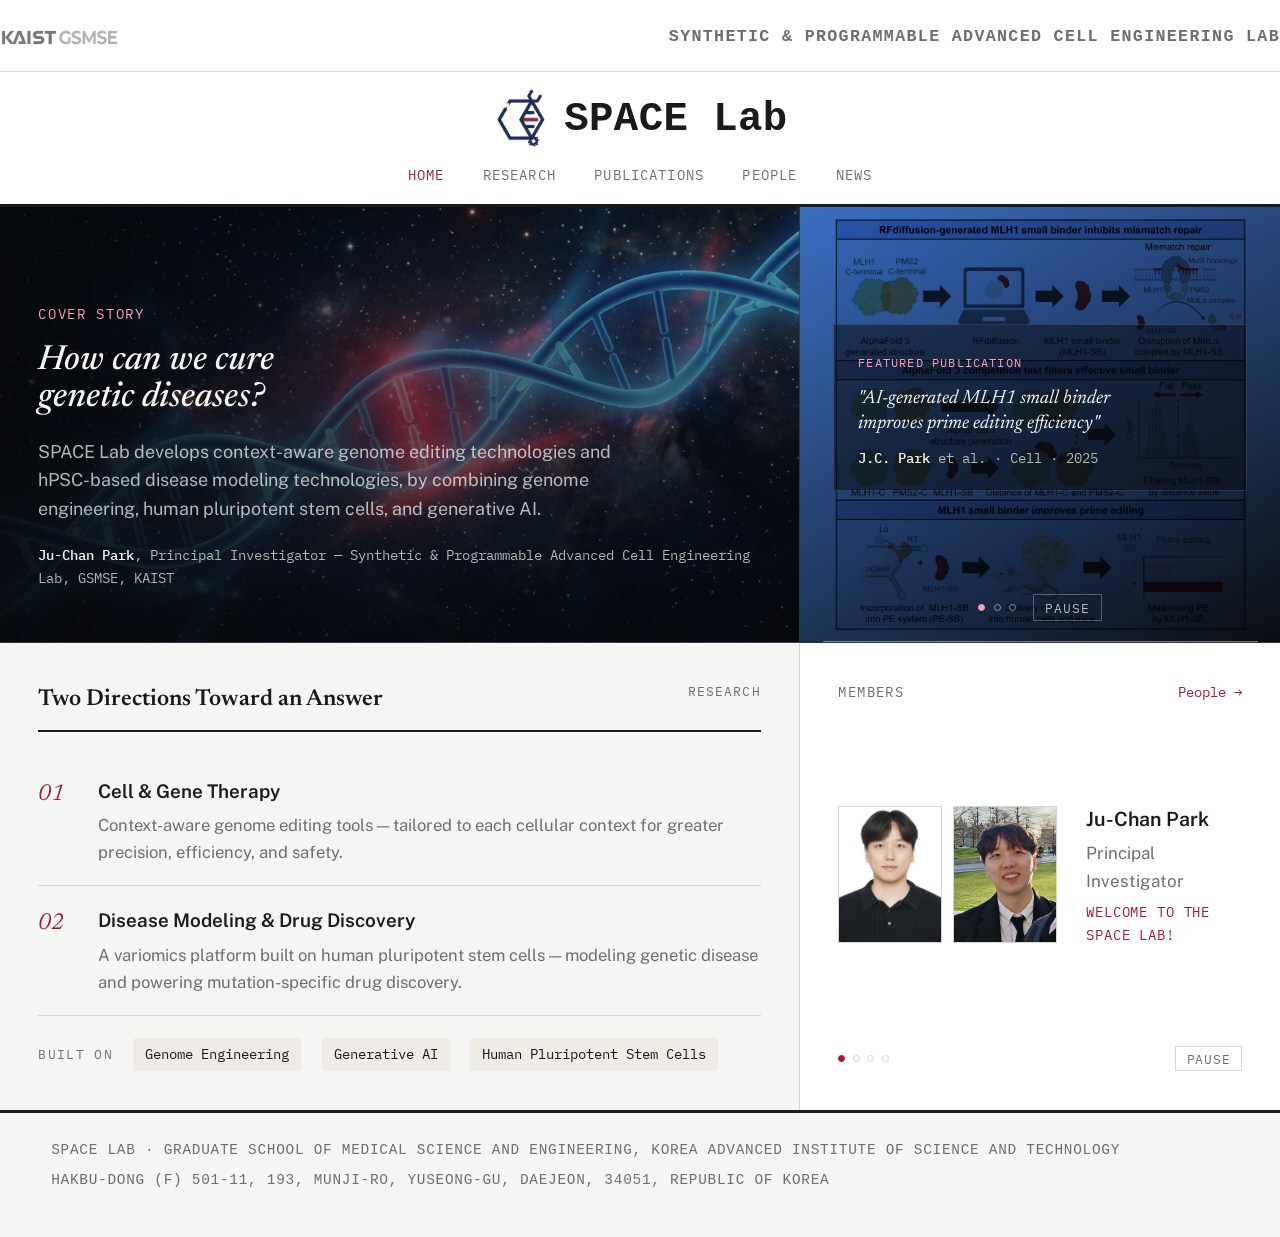
==== commit da86b449: "Swap in refined logo (ACE_Lab_Logo_2), recolored to site palette - Recropped/recolored the new logo " ====
--- a/index.html
+++ b/index.html
@@ -484,7 +484,7 @@
         <div>
           <p class="mw-name">Ju-Chan Park</p>
           <p class="mw-role">Principal Investigator</p>
-          <p class="mw-joined">Welcome to the SPACE Lab</p>
+          <p class="mw-joined">Welcome to the SPACE Lab!</p>
         </div>
       </div>
       <div class="mw-slide">
--- a/assets/css/site.css
+++ b/assets/css/site.css
@@ -124,10 +124,10 @@
   text-decoration: none;
 }
 .lab-logo-mark {
-  height: 3.47rem;
+  height: 3.32rem;
   width: auto;
   display: block;
-  margin-bottom: -0.55rem;
+  margin-bottom: -0.56rem;
 }
 .lab-logo-mark--dark { display: none; }
 @media (prefers-color-scheme: dark) {
@@ -149,11 +149,11 @@
   /* Scale the logo and wordmark down together, in the same proportion
      as the desktop sizes, so the hexagon-to-baseline alignment holds. */
   .brand-row { gap: 0.45rem; }
-  .lab-logo-mark { height: 2.05rem; margin-bottom: -0.32rem; }
+  .lab-logo-mark { height: 1.93rem; margin-bottom: -0.33rem; }
   .wordmark { font-size: 1.28rem; }
 }
 @media (max-width: 360px) {
-  .lab-logo-mark { height: 1.7rem; margin-bottom: -0.27rem; }
+  .lab-logo-mark { height: 1.6rem; margin-bottom: -0.27rem; }
   .wordmark { font-size: 1.06rem; }
 }
 .nav-row {
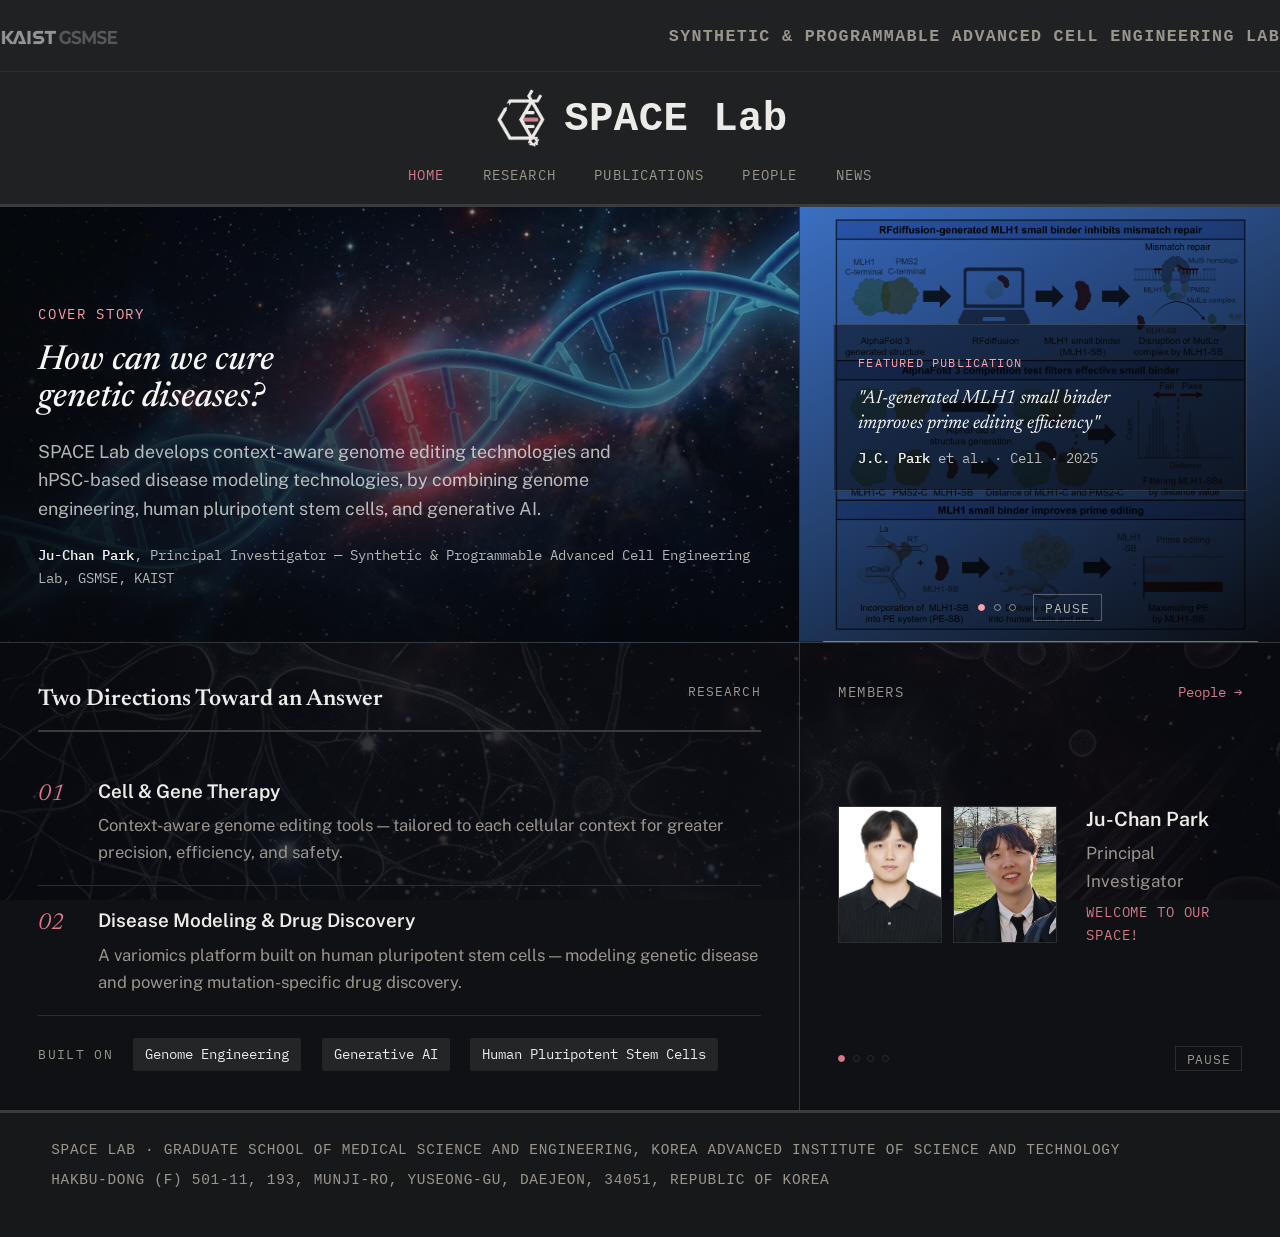
==== commit 7ff43724: "우주 배경(cosmic-bg) 도입: 다크모드 고정, 전 페이지 패럴랙스 배경 이미지 적용 Co-Authored-By: Claude Sonnet 5 <noreply@anthropi" ====
--- a/index.html
+++ b/index.html
@@ -1,5 +1,5 @@
 <!DOCTYPE html>
-<html lang="en">
+<html lang="en" data-theme="dark">
 <head>
 <meta charset="UTF-8">
 <meta name="viewport" content="width=device-width, initial-scale=1.0">
@@ -7,16 +7,16 @@
 <meta name="description" content="SPACE Lab (Synthetic & Programmable Advanced Cell Engineering) at KAIST GSMSE develops context-aware genome editing and hPSC-based disease modeling technologies.">
 <link rel="icon" type="image/png" href="assets/images/favicon.png">
 <meta property="og:type" content="website">
-<meta property="og:url" content="https://juchanpark.github.io/acelab_at_gsmse/">
+<meta property="og:url" content="https://juchanpark.github.io/spacelab/">
 <meta property="og:title" content="SPACE Lab — Synthetic & Programmable Advanced Cell Engineering, KAIST">
 <meta property="og:description" content="SPACE Lab (Synthetic & Programmable Advanced Cell Engineering) at KAIST GSMSE develops context-aware genome editing and hPSC-based disease modeling technologies.">
-<meta property="og:image" content="https://juchanpark.github.io/acelab_at_gsmse/assets/images/og-image.png">
+<meta property="og:image" content="https://juchanpark.github.io/spacelab/assets/images/og-image.png">
 <meta property="og:image:width" content="1200">
 <meta property="og:image:height" content="630">
 <meta name="twitter:card" content="summary_large_image">
 <meta name="twitter:title" content="SPACE Lab — Synthetic & Programmable Advanced Cell Engineering, KAIST">
 <meta name="twitter:description" content="SPACE Lab (Synthetic & Programmable Advanced Cell Engineering) at KAIST GSMSE develops context-aware genome editing and hPSC-based disease modeling technologies.">
-<meta name="twitter:image" content="https://juchanpark.github.io/acelab_at_gsmse/assets/images/og-image.png">
+<meta name="twitter:image" content="https://juchanpark.github.io/spacelab/assets/images/og-image.png">
 <link rel="preconnect" href="https://fonts.googleapis.com">
 <link rel="preconnect" href="https://fonts.gstatic.com" crossorigin>
 <link href="https://fonts.googleapis.com/css2?family=Newsreader:ital,wght@0,400;0,500;0,600;0,700;1,400;1,500&family=Public+Sans:wght@400;500;600&family=IBM+Plex+Mono:wght@400;500&display=swap" rel="stylesheet">
@@ -186,8 +186,8 @@
   /* In this issue quadrant */
   .q-toc {
     grid-area: toc;
-    background: var(--bg);
-    border-right: 1px solid var(--rule-soft);
+    background: rgba(9, 11, 15, 0.5);
+    border-right: 1px solid var(--on-image-rule);
   }
   .q-toc .head {
     display: flex;
@@ -263,7 +263,7 @@
   /* Members quadrant */
   .q-members {
     grid-area: members;
-    background: var(--bg-raised);
+    background: rgba(9, 11, 15, 0.5);
     display: flex;
     flex-direction: column;
   }
@@ -374,6 +374,8 @@
 </style>
 </head>
 <body>
+
+<div class="cosmic-bg" aria-hidden="true"></div>
 
 <header class="masthead">
   <div class="wrap top">
@@ -484,7 +486,7 @@
         <div>
           <p class="mw-name">Ju-Chan Park</p>
           <p class="mw-role">Principal Investigator</p>
-          <p class="mw-joined">Welcome to the SPACE Lab!</p>
+          <p class="mw-joined">Welcome to our space!</p>
         </div>
       </div>
       <div class="mw-slide">
@@ -600,5 +602,6 @@
     carousel(document.querySelector(".q-members"), ".mw-slide", ".mw-dots .dot", ".mw-pause", 4500);
   })();
 </script>
+<script src="assets/js/site.js"></script>
 </body>
 </html>
--- a/assets/css/site.css
+++ b/assets/css/site.css
@@ -59,6 +59,25 @@
   -webkit-font-smoothing: antialiased;
 }
 
+/* ---- Cosmic backdrop (every page) ----
+   A fixed, full-viewport layer of Main_Background behind all content.
+   The masthead and footer paint their own opaque backgrounds over it,
+   so only the content in between shows the image. A small scroll-linked
+   script (assets/js/site.js) shifts background-position-y so the image
+   drifts slowly as the page scrolls, without needing to traverse its
+   full height. */
+.cosmic-bg {
+  position: fixed;
+  inset: 0;
+  z-index: -1;
+  background-image:
+    linear-gradient(180deg, rgba(9, 10, 13, 0.55) 0%, rgba(9, 10, 13, 0.68) 100%),
+    url("../images/main-background.jpg");
+  background-repeat: no-repeat;
+  background-size: cover;
+  background-position: center 10%;
+}
+
 a { color: inherit; }
 a:focus-visible, button:focus-visible { outline: 2px solid var(--accent); outline-offset: 3px; }
 img { max-width: 100%; }
